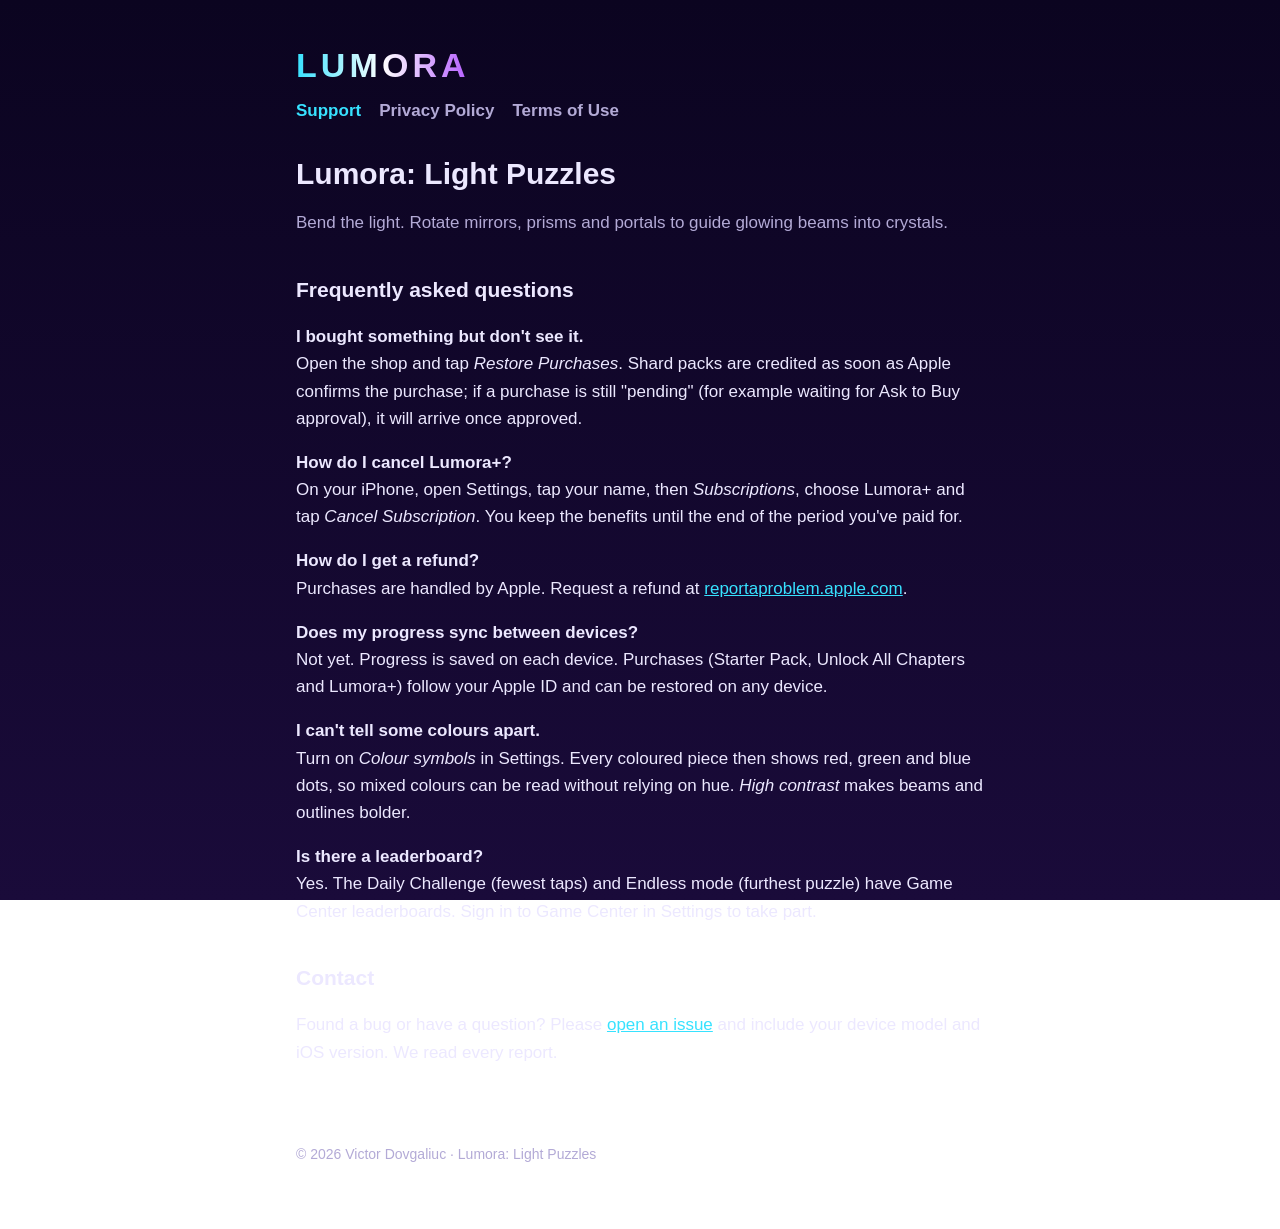
==== index.html @ a602e6bb "Add Lumora support, privacy policy and terms pages Co-Authored-By: Claude Opus 5.5 <noreply@anthropi" ====
<!doctype html>
<html lang="en">
<head>
  <meta charset="utf-8">
  <meta name="viewport" content="width=device-width, initial-scale=1">
  <title>Lumora Support</title>
  <meta name="description" content="Help and support for Lumora: Light Puzzles, a neon light-bending puzzle game for iPhone.">
  <link rel="stylesheet" href="style.css">
</head>
<body>
<main>
  <header>
    <a class="logo" href="./">LUMORA</a>
    <nav>
      <a href="./" aria-current="page">Support</a>
      <a href="privacy.html">Privacy Policy</a>
      <a href="terms.html">Terms of Use</a>
    </nav>
  </header>

  <h1>Lumora: Light Puzzles</h1>
  <p class="muted">Bend the light. Rotate mirrors, prisms and portals to guide glowing beams into crystals.</p>

  <h2>Frequently asked questions</h2>

  <p><strong>I bought something but don't see it.</strong><br>
    Open the shop and tap <em>Restore Purchases</em>. Shard packs are credited as soon as Apple confirms the purchase;
    if a purchase is still "pending" (for example waiting for Ask to Buy approval), it will arrive once approved.</p>

  <p><strong>How do I cancel Lumora+?</strong><br>
    On your iPhone, open Settings, tap your name, then <em>Subscriptions</em>, choose Lumora+ and tap
    <em>Cancel Subscription</em>. You keep the benefits until the end of the period you've paid for.</p>

  <p><strong>How do I get a refund?</strong><br>
    Purchases are handled by Apple. Request a refund at
    <a href="https://reportaproblem.apple.com">reportaproblem.apple.com</a>.</p>

  <p><strong>Does my progress sync between devices?</strong><br>
    Not yet. Progress is saved on each device. Purchases (Starter Pack, Unlock All Chapters and Lumora+) follow
    your Apple ID and can be restored on any device.</p>

  <p><strong>I can't tell some colours apart.</strong><br>
    Turn on <em>Colour symbols</em> in Settings. Every coloured piece then shows red, green and blue dots,
    so mixed colours can be read without relying on hue. <em>High contrast</em> makes beams and outlines bolder.</p>

  <p><strong>Is there a leaderboard?</strong><br>
    Yes. The Daily Challenge (fewest taps) and Endless mode (furthest puzzle) have Game Center leaderboards.
    Sign in to Game Center in Settings to take part.</p>

  <h2>Contact</h2>
  <p>Found a bug or have a question? Please
    <a href="https://github.com/victordov/lumora-site/issues/new">open an issue</a> and include your device model and
    iOS version. We read every report.</p>

  <footer>&copy; 2026 Victor Dovgaliuc &middot; Lumora: Light Puzzles</footer>
</main>
</body>
</html>
---- style.css ----
:root {
  --bg: #0b0420;
  --bg2: #1a0b3a;
  --text: #ece8ff;
  --muted: #b3aad6;
  --accent: #37e2ff;
  --accent2: #b45cff;
  --card: rgba(255, 255, 255, 0.06);
  --line: rgba(255, 255, 255, 0.12);
}

* { box-sizing: border-box; }

body {
  margin: 0;
  min-height: 100vh;
  background: linear-gradient(180deg, var(--bg), var(--bg2)) fixed;
  color: var(--text);
  font: 17px/1.6 -apple-system, BlinkMacSystemFont, "SF Pro Text", "Segoe UI", Roboto, sans-serif;
}

main {
  max-width: 720px;
  margin: 0 auto;
  padding: 48px 16px 64px;
}

header { margin-bottom: 32px; }

.logo {
  font: 900 34px/1 ui-rounded, -apple-system, sans-serif;
  letter-spacing: 0.12em;
  background: linear-gradient(90deg, var(--accent), #fff, var(--accent2));
  -webkit-background-clip: text;
  background-clip: text;
  color: transparent;
  text-decoration: none;
}

nav { margin-top: 12px; display: flex; gap: 18px; flex-wrap: wrap; }
nav a { color: var(--muted); text-decoration: none; font-weight: 600; }
nav a[aria-current="page"] { color: var(--accent); }

h1 { font-size: 30px; line-height: 1.2; margin: 0 0 6px; }
h2 { font-size: 21px; margin: 36px 0 8px; }
p, li { color: var(--text); }
.muted { color: var(--muted); }
a { color: var(--accent); }

.summary {
  background: var(--card);
  border: 1px solid var(--line);
  border-radius: 18px;
  padding: 18px 20px;
  margin: 24px 0;
}
.summary ul { margin: 8px 0 0; padding-left: 20px; }

footer {
  margin-top: 56px;
  padding-top: 20px;
  border-top: 1px solid var(--line);
  color: var(--muted);
  font-size: 14px;
}
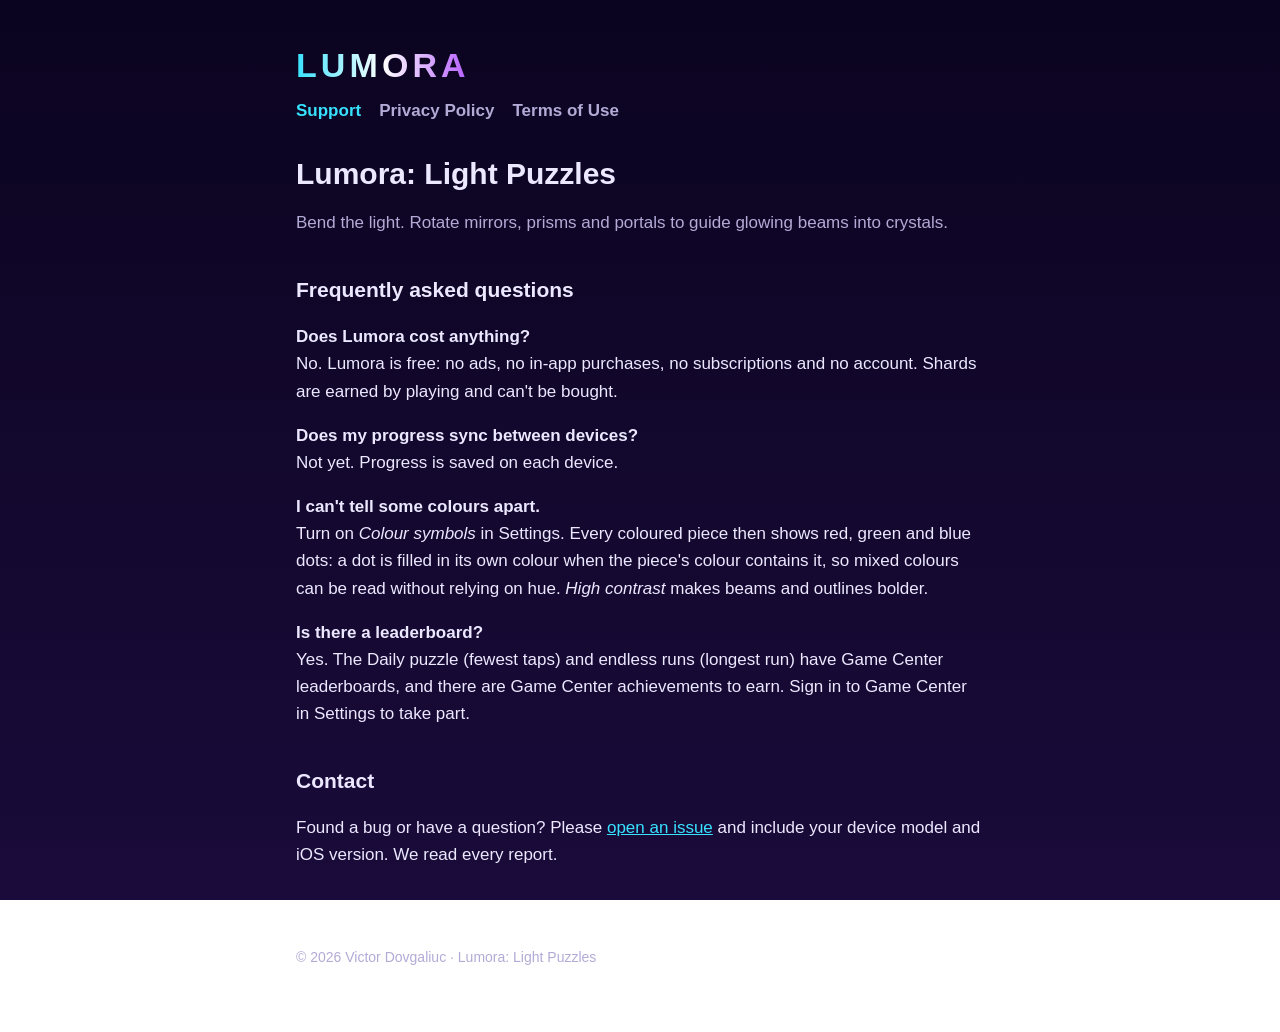
==== commit 5000765d: "Support, privacy and terms for Lumora 1.0: free, nothing sold The app links to these pages from Sett" ====
--- a/index.html
+++ b/index.html
@@ -23,29 +23,21 @@
 
   <h2>Frequently asked questions</h2>
 
-  <p><strong>I bought something but don't see it.</strong><br>
-    Open the shop and tap <em>Restore Purchases</em>. Shard packs are credited as soon as Apple confirms the purchase;
-    if a purchase is still "pending" (for example waiting for Ask to Buy approval), it will arrive once approved.</p>
-
-  <p><strong>How do I cancel Lumora+?</strong><br>
-    On your iPhone, open Settings, tap your name, then <em>Subscriptions</em>, choose Lumora+ and tap
-    <em>Cancel Subscription</em>. You keep the benefits until the end of the period you've paid for.</p>
-
-  <p><strong>How do I get a refund?</strong><br>
-    Purchases are handled by Apple. Request a refund at
-    <a href="https://reportaproblem.apple.com">reportaproblem.apple.com</a>.</p>
+  <p><strong>Does Lumora cost anything?</strong><br>
+    No. Lumora is free: no ads, no in-app purchases, no subscriptions and no account. Shards are earned by playing
+    and can't be bought.</p>
 
   <p><strong>Does my progress sync between devices?</strong><br>
-    Not yet. Progress is saved on each device. Purchases (Starter Pack, Unlock All Chapters and Lumora+) follow
-    your Apple ID and can be restored on any device.</p>
+    Not yet. Progress is saved on each device.</p>
 
   <p><strong>I can't tell some colours apart.</strong><br>
-    Turn on <em>Colour symbols</em> in Settings. Every coloured piece then shows red, green and blue dots,
-    so mixed colours can be read without relying on hue. <em>High contrast</em> makes beams and outlines bolder.</p>
+    Turn on <em>Colour symbols</em> in Settings. Every coloured piece then shows red, green and blue dots: a dot is
+    filled in its own colour when the piece's colour contains it, so mixed colours can be read without relying on
+    hue. <em>High contrast</em> makes beams and outlines bolder.</p>
 
   <p><strong>Is there a leaderboard?</strong><br>
-    Yes. The Daily Challenge (fewest taps) and Endless mode (furthest puzzle) have Game Center leaderboards.
-    Sign in to Game Center in Settings to take part.</p>
+    Yes. The Daily puzzle (fewest taps) and endless runs (longest run) have Game Center leaderboards, and there are
+    Game Center achievements to earn. Sign in to Game Center in Settings to take part.</p>
 
   <h2>Contact</h2>
   <p>Found a bug or have a question? Please
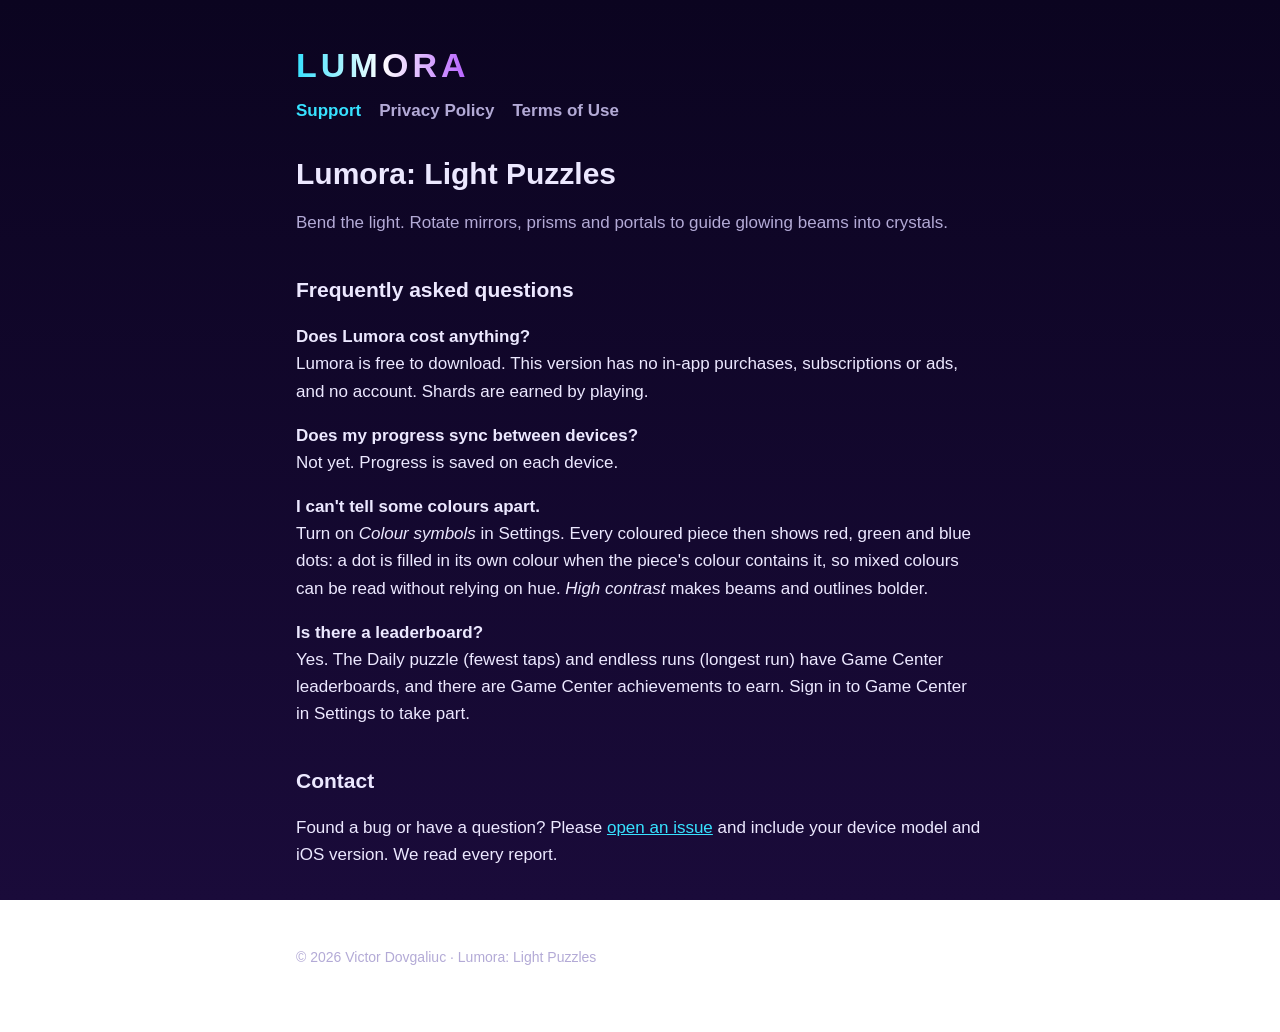
==== commit e2370202: "Say "this version has no in-app purchases" instead of "free, sells nothing" FAQ, privacy policy and " ====
--- a/index.html
+++ b/index.html
@@ -24,8 +24,8 @@
   <h2>Frequently asked questions</h2>
 
   <p><strong>Does Lumora cost anything?</strong><br>
-    No. Lumora is free: no ads, no in-app purchases, no subscriptions and no account. Shards are earned by playing
-    and can't be bought.</p>
+    Lumora is free to download. This version has no in-app purchases, subscriptions or ads, and no account. Shards
+    are earned by playing.</p>
 
   <p><strong>Does my progress sync between devices?</strong><br>
     Not yet. Progress is saved on each device.</p>
